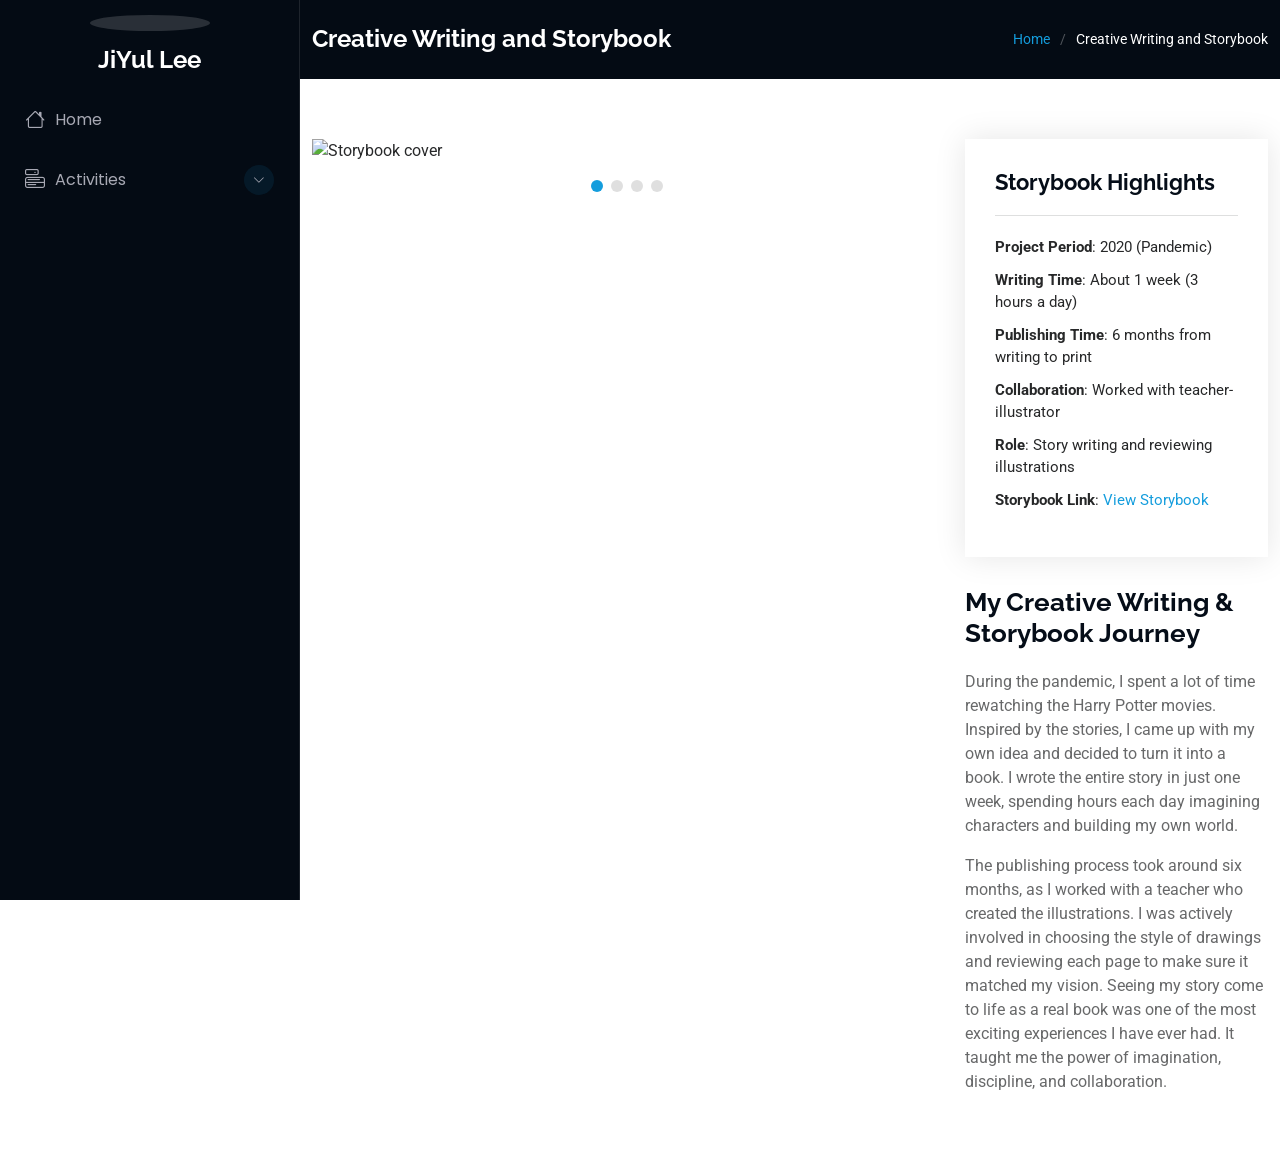
==== writing.html @ 5843abda "portfolio" ====
<!DOCTYPE html>
<html lang="en">
  <head>
    <meta charset="utf-8" />
    <meta content="width=device-width, initial-scale=1.0" name="viewport" />
    <title>Activities Details - JiYul Lee's Website</title>
    <meta content="" name="description" />
    <meta content="" name="keywords" />

    <!-- Favicons -->
    <link href="assets/img/favicon.png" rel="icon" />
    <link href="assets/img/apple-touch-icon.png" rel="apple-touch-icon" />

    <!-- Fonts -->
    <link href="https://fonts.googleapis.com" rel="preconnect" />
    <link href="https://fonts.gstatic.com" rel="preconnect" crossorigin />
    <link
      href="https://fonts.googleapis.com/css2?family=Roboto:ital,wght@0,100;0,300;0,400;0,500;0,700;0,900;1,100;1,300;1,400;1,500;1,700;1,900&family=Poppins:ital,wght@0,100;0,200;0,300;0,400;0,500;0,600;0,700;0,800;0,900;1,100;1,200;1,300;1,400;1,500;1,600;1,700;1,800;1,900&family=Raleway:ital,wght@0,100;0,200;0,300;0,400;0,500;0,600;0,700;0,800;0,900;1,100;1,200;1,300;1,400;1,500;1,600;1,700;1,800;1,900&display=swap"
      rel="stylesheet"
    />

    <!-- Vendor CSS Files -->
    <link
      href="assets/vendor/bootstrap/css/bootstrap.min.css"
      rel="stylesheet"
    />
    <link
      href="assets/vendor/bootstrap-icons/bootstrap-icons.css"
      rel="stylesheet"
    />
    <link href="assets/vendor/aos/aos.css" rel="stylesheet" />
    <link
      href="assets/vendor/glightbox/css/glightbox.min.css"
      rel="stylesheet"
    />
    <link href="assets/vendor/swiper/swiper-bundle.min.css" rel="stylesheet" />

    <!-- Main CSS File -->
    <link href="assets/css/main.css" rel="stylesheet" />

    <!-- =======================================================
  * Template Name: iPortfolio
  * Template URL: https://bootstrapmade.com/iportfolio-bootstrap-portfolio-websites-template/
  * Updated: Jun 29 2024 with Bootstrap v5.3.3
  * Author: BootstrapMade.com
  * License: https://bootstrapmade.com/license/
  ======================================================== -->
  </head>

  <body class="portfolio-details-page">
    <header id="header" class="header dark-background d-flex flex-column">
      <i class="header-toggle d-xl-none bi bi-list"></i>

      <div class="profile-img">
        <img
          src="assets/img/profile.jpeg"
          alt=""
          class="img-fluid rounded-circle"
        />
      </div>

      <a
        href="index.html"
        class="logo d-flex align-items-center justify-content-center"
      >
        <!-- Uncomment the line below if you also wish to use an image logo -->
        <!-- <img src="assets/img/logo.png" alt=""> -->
        <h1 class="sitename">JiYul Lee</h1>
      </a>

      <nav id="navmenu" class="navmenu">
        <ul>
          <li>
            <a href="index.html"><i class="bi bi-house navicon"></i>Home</a>
          </li>
          <li class="dropdown">
            <a href="#"
              ><i class="bi bi-menu-button navicon"></i>
              <span>Activities</span>
              <i class="bi bi-chevron-down toggle-dropdown"></i
            ></a>
            <ul>
              <li><a href="basketball.html">Basketball</a></li>
              <li><a href="science.html">Science and Math</a></li>
              <li><a href="writing.html">Creative Writing</a></li>
              <li><a href="music.html">Music and Piano</a></li>
              <li><a href="volunteer.html">Volunteer</a></li>
              <li><a href="adventure.html">Adventure and Experiences</a></li>
            </ul>
          </li>
        </ul>
      </nav>
    </header>

    <main class="main">
      <!-- Page Title -->
      <div class="page-title dark-background">
        <div
          class="container d-lg-flex justify-content-between align-items-center"
        >
          <h1 class="mb-2 mb-lg-0">Creative Writing and Storybook</h1>
          <nav class="breadcrumbs">
            <ol>
              <li><a href="index.html">Home</a></li>
              <li class="current">Creative Writing and Storybook</li>
            </ol>
          </nav>
        </div>
      </div>
      <!-- End Page Title -->

      <section id="portfolio-details" class="portfolio-details section">
        <div class="container" data-aos="fade-up" data-aos-delay="100">
          <div class="row gy-4">
            <!-- Left: Image Slider -->
            <div class="col-lg-8">
              <div class="portfolio-details-slider swiper init-swiper">
                <script type="application/json" class="swiper-config">
                  {
                    "loop": true,
                    "speed": 600,
                    "autoplay": { "delay": 5000 },
                    "slidesPerView": "auto",
                    "pagination": {
                      "el": ".swiper-pagination",
                      "type": "bullets",
                      "clickable": true
                    }
                  }
                </script>

                <div class="swiper-wrapper align-items-center">
                  <div class="swiper-slide">
                    <img
                      src="assets/img/EC/book/book1.jpg"
                      alt="Storybook cover"
                    />
                  </div>
                  <div class="swiper-slide">
                    <img
                      src="assets/img/EC/book/book2.jpg"
                      alt="Storybook cover"
                    />
                  </div>
                  <div class="swiper-slide">
                    <img
                      src="assets/img/EC/book/book3.jpg"
                      alt="Storybook cover"
                    />
                  </div>
                  <div class="swiper-slide">
                    <img
                      src="assets/img/EC/book/book4.jpg"
                      alt="Storybook cover"
                    />
                  </div>
                </div>
                <div class="swiper-pagination"></div>
              </div>
            </div>

            <!-- Right: Info + Description -->
            <div class="col-lg-4">
              <div
                class="portfolio-info"
                data-aos="fade-up"
                data-aos-delay="200"
              >
                <h3>Storybook Highlights</h3>
                <ul>
                  <li><strong>Project Period</strong>: 2020 (Pandemic)</li>
                  <li>
                    <strong>Writing Time</strong>: About 1 week (3 hours a day)
                  </li>
                  <li>
                    <strong>Publishing Time</strong>: 6 months from writing to
                    print
                  </li>
                  <li>
                    <strong>Collaboration</strong>: Worked with
                    teacher-illustrator
                  </li>
                  <li>
                    <strong>Role</strong>: Story writing and reviewing
                    illustrations
                  </li>
                  <li>
                    <strong>Storybook Link</strong>:
                    <a
                      href="https://search.shopping.naver.com/book/catalog/32455949711?cat_id=50005721&frm=PBOKPRO&query=how+the+sun+come+from+the+moon&NaPm=ct%3Dme6dt5h4%7Cci%3D135943d591e2e90a7f7f31498a1ec7572913c30c%7Ctr%3Dboknx%7Csn%3D95694%7Chk%3Dd29ca9c33312077b0e927efc5f3470a417a21d4d"
                      target="_blank"
                      >View Storybook</a
                    >
                  </li>
                </ul>
              </div>

              <div
                class="portfolio-description"
                data-aos="fade-up"
                data-aos-delay="300"
              >
                <h2>My Creative Writing & Storybook Journey</h2>
                <p>
                  During the pandemic, I spent a lot of time rewatching the
                  Harry Potter movies. Inspired by the stories, I came up with
                  my own idea and decided to turn it into a book. I wrote the
                  entire story in just one week, spending hours each day
                  imagining characters and building my own world.
                </p>
                <p>
                  The publishing process took around six months, as I worked
                  with a teacher who created the illustrations. I was actively
                  involved in choosing the style of drawings and reviewing each
                  page to make sure it matched my vision. Seeing my story come
                  to life as a real book was one of the most exciting
                  experiences I have ever had. It taught me the power of
                  imagination, discipline, and collaboration.
                </p>
              </div>
            </div>
          </div>
        </div>
      </section>
    </main>

    <!-- Scroll Top -->
    <a
      href="#"
      id="scroll-top"
      class="scroll-top d-flex align-items-center justify-content-center"
      ><i class="bi bi-arrow-up-short"></i
    ></a>

    <!-- Preloader -->
    <div id="preloader"></div>

    <!-- Vendor JS Files -->
    <script src="assets/vendor/bootstrap/js/bootstrap.bundle.min.js"></script>
    <script src="assets/vendor/php-email-form/validate.js"></script>
    <script src="assets/vendor/aos/aos.js"></script>
    <script src="assets/vendor/typed.js/typed.umd.js"></script>
    <script src="assets/vendor/purecounter/purecounter_vanilla.js"></script>
    <script src="assets/vendor/waypoints/noframework.waypoints.js"></script>
    <script src="assets/vendor/glightbox/js/glightbox.min.js"></script>
    <script src="assets/vendor/imagesloaded/imagesloaded.pkgd.min.js"></script>
    <script src="assets/vendor/isotope-layout/isotope.pkgd.min.js"></script>
    <script src="assets/vendor/swiper/swiper-bundle.min.js"></script>

    <!-- Main JS File -->
    <script src="assets/js/main.js"></script>
  </body>
</html>
---- assets/css/main.css ----
/**
* Template Name: iPortfolio
* Template URL: https://bootstrapmade.com/iportfolio-bootstrap-portfolio-websites-template/
* Updated: Jun 29 2024 with Bootstrap v5.3.3
* Author: BootstrapMade.com
* License: https://bootstrapmade.com/license/
*/

/*--------------------------------------------------------------
# Font & Color Variables
# Help: https://bootstrapmade.com/color-system/
--------------------------------------------------------------*/
/* Fonts */
:root {
  --default-font: "Roboto", system-ui, -apple-system, "Segoe UI", Roboto,
    "Helvetica Neue", Arial, "Noto Sans", "Liberation Sans", sans-serif,
    "Apple Color Emoji", "Segoe UI Emoji", "Segoe UI Symbol", "Noto Color Emoji";
  --heading-font: "Raleway", sans-serif;
  --nav-font: "Poppins", sans-serif;
}

/* Global Colors - The following color variables are used throughout the website. Updating them here will change the color scheme of the entire website */
:root {
  --background-color: #ffffff; /* Background color for the entire website, including individual sections */
  --default-color: #272829; /* Default color used for the majority of the text content across the entire website */
  --heading-color: #050d18; /* Color for headings, subheadings and title throughout the website */
  --accent-color: #149ddd; /* Accent color that represents your brand on the website. It's used for buttons, links, and other elements that need to stand out */
  --surface-color: #ffffff; /* The surface color is used as a background of boxed elements within sections, such as cards, icon boxes, or other elements that require a visual separation from the global background. */
  --contrast-color: #ffffff; /* Contrast color for text, ensuring readability against backgrounds of accent, heading, or default colors. */
}

/* Nav Menu Colors - The following color variables are used specifically for the navigation menu. They are separate from the global colors to allow for more customization options */
:root {
  --nav-color: #a8a9b4; /* The default color of the main navmenu links */
  --nav-hover-color: #ffffff; /* Applied to main navmenu links when they are hovered over or active */
  --nav-mobile-background-color: #040b14; /* Used as the background color for mobile navigation menu */
  --nav-dropdown-background-color: #040b14; /* Used as the background color for dropdown items that appear when hovering over primary navigation items */
  --nav-dropdown-color: #a8a9b4; /* Used for navigation links of the dropdown items in the navigation menu. */
  --nav-dropdown-hover-color: #ffffff; /* Similar to --nav-hover-color, this color is applied to dropdown navigation links when they are hovered over. */
}

/* Color Presets - These classes override global colors when applied to any section or element, providing reuse of the sam color scheme. */

.light-background {
  --background-color: #f4fafd;
  --surface-color: #ffffff;
}

.dark-background {
  --background-color: #040b14;
  --default-color: #ffffff;
  --heading-color: #ffffff;
  --surface-color: #151f2b;
  --contrast-color: #ffffff;
}

/* Smooth scroll */
:root {
  scroll-behavior: smooth;
}

/*--------------------------------------------------------------
# General Styling & Shared Classes
--------------------------------------------------------------*/
body {
  color: var(--default-color);
  background-color: var(--background-color);
  font-family: var(--default-font);
}

a {
  color: var(--accent-color);
  text-decoration: none;
  transition: 0.3s;
}

a:hover {
  color: color-mix(in srgb, var(--accent-color), transparent 25%);
  text-decoration: none;
}

h1,
h2,
h3,
h4,
h5,
h6 {
  color: var(--heading-color);
  font-family: var(--heading-font);
}

/* PHP Email Form Messages
------------------------------*/
.php-email-form .error-message {
  display: none;
  background: #df1529;
  color: #ffffff;
  text-align: left;
  padding: 15px;
  margin-bottom: 24px;
  font-weight: 600;
}

.php-email-form .sent-message {
  display: none;
  color: #ffffff;
  background: #059652;
  text-align: center;
  padding: 15px;
  margin-bottom: 24px;
  font-weight: 600;
}

.php-email-form .loading {
  display: none;
  background: var(--surface-color);
  text-align: center;
  padding: 15px;
  margin-bottom: 24px;
}

.php-email-form .loading:before {
  content: "";
  display: inline-block;
  border-radius: 50%;
  width: 24px;
  height: 24px;
  margin: 0 10px -6px 0;
  border: 3px solid var(--accent-color);
  border-top-color: var(--surface-color);
  animation: php-email-form-loading 1s linear infinite;
}

@keyframes php-email-form-loading {
  0% {
    transform: rotate(0deg);
  }

  100% {
    transform: rotate(360deg);
  }
}

/*--------------------------------------------------------------
# Global Header
--------------------------------------------------------------*/
.header {
  color: var(--default-color);
  background-color: var(--background-color);
  position: fixed;
  top: 0;
  left: 0;
  bottom: 0;
  padding: 0 15px;
  width: 300px;
  transition: all ease-in-out 0.3s;
  overflow-y: auto;
  z-index: 997;
  border-right: 1px solid
    color-mix(in srgb, var(--default-color), transparent 90%);
}

.header .profile-img img {
  margin: 15px auto;
  display: block;
  width: 120px;
  border: 8px solid color-mix(in srgb, var(--default-color), transparent 85%);
}

.header .logo {
  line-height: 1;
  margin-bottom: 15px;
}

.header .logo img {
  max-height: 32px;
  margin-right: 8px;
}

.header .logo h1 {
  font-size: 24px;
  margin: 0;
  font-weight: 700;
  color: var(--heading-color);
}

.header .social-links {
  margin: 0 0 20px 0;
}

.header .social-links a {
  font-size: 16px;
  display: inline-flex;
  align-items: center;
  justify-content: center;
  background: color-mix(in srgb, var(--default-color), transparent 90%);
  color: var(--default-color);
  margin: 0 2px;
  border-radius: 50%;
  text-align: center;
  width: 40px;
  height: 40px;
  transition: 0.3s;
}

.header .social-links a:hover {
  color: var(--contrast-color);
  background: var(--accent-color);
}

@media (min-width: 1200px) {
  .header ~ main,
  .header ~ #footer {
    margin-left: 300px;
  }
}

@media (max-width: 1199px) {
  .header {
    left: -100%;
  }
}

.header.header-show {
  left: 0;
}

.header .header-toggle {
  color: var(--contrast-color);
  background-color: var(--accent-color);
  font-size: 22px;
  display: flex;
  align-items: center;
  justify-content: center;
  width: 40px;
  height: 40px;
  border-radius: 50%;
  cursor: pointer;
  position: fixed;
  top: 15px;
  right: 15px;
  z-index: 9999;
  transition: background-color 0.3s;
}

.header .header-toggle:hover {
  color: var(--contrast-color);
  background-color: color-mix(in srgb, var(--accent-color) 90%, white 15%);
}

/*--------------------------------------------------------------
# Navigation Menu
--------------------------------------------------------------*/
.mobile-nav-toggle {
  display: none;
}

.navmenu {
  padding: 0;
  z-index: 9997;
}

.navmenu ul {
  list-style: none;
  padding: 0 0 20px 0;
  margin: 0;
}

.navmenu a,
.navmenu a:focus {
  color: var(--nav-color);
  padding: 15px 10px;
  font-family: var(--nav-font);
  font-size: 16px;
  font-weight: 400;
  display: flex;
  align-items: center;
  white-space: nowrap;
  transition: 0.3s;
  width: 100%;
}

.navmenu a .navicon,
.navmenu a:focus .navicon {
  font-size: 20px;
  margin-right: 10px;
}

.navmenu a .toggle-dropdown,
.navmenu a:focus .toggle-dropdown {
  font-size: 12px;
  line-height: 0;
  margin-left: auto;
  width: 30px;
  height: 30px;
  display: flex;
  align-items: center;
  justify-content: center;
  border-radius: 50%;
  transition: 0.3s;
  flex-shrink: 0;
  background-color: color-mix(in srgb, var(--accent-color), transparent 90%);
}

.navmenu a .toggle-dropdown:hover,
.navmenu a:focus .toggle-dropdown:hover {
  background-color: var(--accent-color);
  color: var(--contrast-color);
}

.navmenu a:hover,
.navmenu .active,
.navmenu .active:focus {
  color: var(--nav-hover-color);
}

.navmenu a:hover .navicon,
.navmenu .active .navicon,
.navmenu .active:focus .navicon {
  color: var(--accent-color);
}

.navmenu .active .toggle-dropdown,
.navmenu .active:focus .toggle-dropdown {
  background-color: var(--accent-color);
  color: var(--contrast-color);
  transform: rotate(180deg);
}

.navmenu .dropdown {
  display: block;
}

.navmenu .dropdown a,
.navmenu .dropdown a:focus {
  color: --nav-dropdown-color;
}

.navmenu .dropdown a:hover,
.navmenu .dropdown .active,
.navmenu .dropdown .active:focus {
  color: var(--nav-dropdown-hover-color);
}

.navmenu .dropdown ul {
  position: static;
  display: none;
  z-index: 99;
  padding: 5px 10px;
  margin: 5px 10px;
  background-color: var(--nav-dropdown-background-color);
  border: 1px solid color-mix(in srgb, var(--default-color), transparent 90%);
  box-shadow: none;
  transition: all 0.5s ease-in-out;
}

.navmenu .dropdown ul ul {
  background-color: rgba(33, 37, 41, 0.1);
}

.navmenu .dropdown > .dropdown-active {
  display: block;
  background-color: rgba(33, 37, 41, 0.03);
}

/*--------------------------------------------------------------
# Global Footer
--------------------------------------------------------------*/
.footer {
  color: var(--default-color);
  background-color: var(--background-color);
  font-size: 14px;
  padding: 40px 0;
  position: relative;
  border-top: 1px solid
    color-mix(in srgb, var(--default-color), transparent 90%);
}

.footer .copyright p {
  margin-bottom: 0;
}

.footer .credits {
  margin-top: 4px;
  font-size: 13px;
  text-align: center;
}

/*--------------------------------------------------------------
# Preloader
--------------------------------------------------------------*/
#preloader {
  position: fixed;
  inset: 0;
  z-index: 999999;
  overflow: hidden;
  background: var(--background-color);
  transition: all 0.6s ease-out;
}

#preloader:before {
  content: "";
  position: fixed;
  top: calc(50% - 30px);
  left: calc(50% - 30px);
  border: 6px solid #ffffff;
  border-color: var(--accent-color) transparent var(--accent-color) transparent;
  border-radius: 50%;
  width: 60px;
  height: 60px;
  animation: animate-preloader 1.5s linear infinite;
}

@keyframes animate-preloader {
  0% {
    transform: rotate(0deg);
  }

  100% {
    transform: rotate(360deg);
  }
}

/*--------------------------------------------------------------
# Scroll Top Button
--------------------------------------------------------------*/
.scroll-top {
  position: fixed;
  visibility: hidden;
  opacity: 0;
  right: 15px;
  bottom: -15px;
  z-index: 99999;
  background-color: var(--accent-color);
  width: 44px;
  height: 44px;
  border-radius: 50px;
  transition: all 0.4s;
}

.scroll-top i {
  font-size: 24px;
  color: var(--contrast-color);
  line-height: 0;
}

.scroll-top:hover {
  background-color: color-mix(in srgb, var(--accent-color), transparent 20%);
  color: var(--contrast-color);
}

.scroll-top.active {
  visibility: visible;
  opacity: 1;
  bottom: 15px;
}

/*--------------------------------------------------------------
# Disable aos animation delay on mobile devices
--------------------------------------------------------------*/
@media screen and (max-width: 768px) {
  [data-aos-delay] {
    transition-delay: 0 !important;
  }
}

/*--------------------------------------------------------------
# Global Page Titles & Breadcrumbs
--------------------------------------------------------------*/
.page-title {
  color: var(--default-color);
  background-color: var(--background-color);
  padding: 25px 0;
  position: relative;
}

.page-title h1 {
  font-size: 24px;
  font-weight: 700;
}

.page-title .breadcrumbs ol {
  display: flex;
  flex-wrap: wrap;
  list-style: none;
  padding: 0;
  margin: 0;
  font-size: 14px;
  font-weight: 400;
}

.page-title .breadcrumbs ol li + li {
  padding-left: 10px;
}

.page-title .breadcrumbs ol li + li::before {
  content: "/";
  display: inline-block;
  padding-right: 10px;
  color: color-mix(in srgb, var(--default-color), transparent 70%);
}

/*--------------------------------------------------------------
# Global Sections
--------------------------------------------------------------*/
section,
.section {
  color: var(--default-color);
  background-color: var(--background-color);
  padding: 60px 0;
  overflow: clip;
}

/*--------------------------------------------------------------
# Global Section Titles
--------------------------------------------------------------*/
.section-title {
  padding-bottom: 60px;
  position: relative;
}

.section-title h2 {
  font-size: 32px;
  font-weight: 700;
  margin-bottom: 20px;
  padding-bottom: 20px;
  position: relative;
}

.section-title h2:after {
  content: "";
  position: absolute;
  display: block;
  width: 50px;
  height: 3px;
  background: var(--accent-color);
  left: 0;
  bottom: 0;
}

.section-title p {
  margin-bottom: 0;
}

/*--------------------------------------------------------------
# Hero Section
--------------------------------------------------------------*/
.hero {
  width: 100%;
  min-height: 100vh;
  position: relative;
  padding: 80px 0;
  display: flex;
  align-items: center;
  justify-content: center;
}

.hero img {
  position: absolute;
  inset: 0;
  display: block;
  width: 100%;
  height: 100%;
  object-fit: cover;
  z-index: 1;
}

.hero:before {
  content: "";
  background: color-mix(in srgb, var(--background-color), transparent 70%);
  position: absolute;
  inset: 0;
  z-index: 2;
}

.hero .container {
  position: relative;
  z-index: 3;
}

.hero h2 {
  margin: 0;
  font-size: 64px;
  font-weight: 700;
}

.hero p {
  margin: 5px 0 0 0;
  font-size: 26px;
}

.hero p span {
  letter-spacing: 1px;
  border-bottom: 2px solid var(--accent-color);
}

.hero .social-links {
  margin-top: 25px;
}

.hero .social-links a {
  font-size: 24px;
  display: inline-block;
  color: color-mix(in srgb, var(--default-color), transparent 50%);
  line-height: 1;
  margin-right: 20px;
  transition: 0.3s;
}

.hero .social-links a:hover {
  color: var(--accent-color);
}

@media (max-width: 768px) {
  .hero h2 {
    font-size: 32px;
  }

  .hero p {
    font-size: 20px;
  }
}

/*--------------------------------------------------------------
# About Section
--------------------------------------------------------------*/
.about .content h2 {
  font-weight: 700;
  font-size: 24px;
}

.about .content ul {
  list-style: none;
  padding: 0;
}

.about .content ul li {
  margin-bottom: 20px;
  display: flex;
  align-items: center;
}

.about .content ul strong {
  margin-right: 10px;
}

.about .content ul i {
  font-size: 16px;
  margin-right: 5px;
  color: var(--accent-color);
  line-height: 0;
}

/*--------------------------------------------------------------
# Stats Section
--------------------------------------------------------------*/
.stats .stats-item {
  padding: 30px;
  width: 100%;
}

.stats .stats-item i {
  color: var(--accent-color);
  display: block;
  font-size: 44px;
  float: left;
  line-height: 0;
}

.stats .stats-item .purecounter {
  color: var(--heading-color);
  font-size: 48px;
  line-height: 40px;
  display: block;
  font-weight: 700;
  margin-left: 60px;
}

.stats .stats-item p {
  color: color-mix(in srgb, var(--default-color), transparent 40%);
  padding: 15px 0 0 0;
  margin: 0 0 0 60px;
  font-family: var(--heading-font);
  font-size: 14px;
}

/*--------------------------------------------------------------
# Skills Section
--------------------------------------------------------------*/
.skills .progress {
  height: 60px;
  display: block;
  background: none;
  border-radius: 0;
}

.skills .progress .skill {
  color: var(--heading-color);
  padding: 0;
  margin: 0 0 6px 0;
  text-transform: uppercase;
  display: block;
  font-weight: 600;
  font-family: var(--heading-font);
}

.skills .progress .skill .val {
  float: right;
  font-style: normal;
}

.skills .progress-bar-wrap {
  background: color-mix(in srgb, var(--default-color), transparent 90%);
  height: 10px;
}

.skills .progress-bar {
  width: 1px;
  height: 10px;
  transition: 0.9s;
  background-color: var(--accent-color);
}

/*--------------------------------------------------------------
# Resume Section
--------------------------------------------------------------*/
.resume .resume-title {
  color: var(--heading-color);
  font-size: 26px;
  font-weight: 700;
  margin-top: 20px;
  margin-bottom: 20px;
}

.resume .resume-item {
  padding: 0 0 20px 20px;
  margin-top: -2px;
  border-left: 2px solid var(--accent-color);
  position: relative;
}

.resume .resume-item h4 {
  line-height: 18px;
  font-size: 18px;
  font-weight: 600;
  text-transform: uppercase;
  color: color-mix(in srgb, var(--default-color), transparent 20%);
  margin-bottom: 10px;
}

.resume .resume-item h5 {
  font-size: 16px;
  padding: 5px 15px;
  display: inline-block;
  font-weight: 600;
  margin-bottom: 10px;
}

.resume .resume-item ul {
  padding-left: 20px;
}

.resume .resume-item ul li {
  padding-bottom: 10px;
}

.resume .resume-item:last-child {
  padding-bottom: 0;
}

.resume .resume-item::before {
  content: "";
  position: absolute;
  width: 16px;
  height: 16px;
  border-radius: 50px;
  left: -9px;
  top: 0;
  background: var(--background-color);
  border: 2px solid var(--accent-color);
}

/*--------------------------------------------------------------
# Portfolio Section
--------------------------------------------------------------*/
.portfolio .portfolio-filters {
  padding: 0;
  margin: 0 auto 20px auto;
  list-style: none;
  text-align: center;
}

.portfolio .portfolio-filters li {
  cursor: pointer;
  display: inline-block;
  padding: 0;
  font-size: 14px;
  font-weight: 400;
  margin: 0 10px;
  line-height: 1;
  text-transform: uppercase;
  margin-bottom: 10px;
  transition: all 0.3s ease-in-out;
}

.portfolio .portfolio-filters li:hover,
.portfolio .portfolio-filters li.filter-active {
  color: var(--accent-color);
}

.portfolio .portfolio-filters li:first-child {
  margin-left: 0;
}

.portfolio .portfolio-filters li:last-child {
  margin-right: 0;
}

@media (max-width: 575px) {
  .portfolio .portfolio-filters li {
    font-size: 14px;
    margin: 0 5px;
  }
}

.portfolio .portfolio-content {
  position: relative;
  overflow: hidden;
}

.portfolio .portfolio-content img {
  transition: 0.3s;
}

.portfolio .portfolio-content .portfolio-info {
  opacity: 0;
  position: absolute;
  inset: 0;
  z-index: 3;
  transition: all ease-in-out 0.3s;
  background: rgba(0, 0, 0, 0.6);
  padding: 15px;
}

.portfolio .portfolio-content .portfolio-info h4 {
  font-size: 14px;
  padding: 5px 10px;
  font-weight: 400;
  color: #ffffff;
  display: inline-block;
  background-color: var(--accent-color);
}

.portfolio .portfolio-content .portfolio-info p {
  position: absolute;
  bottom: 10px;
  text-align: center;
  display: inline-block;
  left: 0;
  right: 0;
  font-size: 16px;
  font-weight: 600;
  color: rgba(255, 255, 255, 0.8);
}

.portfolio .portfolio-content .portfolio-info .preview-link,
.portfolio .portfolio-content .portfolio-info .details-link {
  position: absolute;
  left: calc(50% - 40px);
  font-size: 26px;
  top: calc(50% - 14px);
  color: #fff;
  transition: 0.3s;
  line-height: 1.2;
}

.portfolio .portfolio-content .portfolio-info .preview-link:hover,
.portfolio .portfolio-content .portfolio-info .details-link:hover {
  color: var(--accent-color);
}

.portfolio .portfolio-content .portfolio-info .details-link {
  left: 50%;
  font-size: 34px;
  line-height: 0;
}

.portfolio .portfolio-content:hover .portfolio-info {
  opacity: 1;
}

.portfolio .portfolio-content:hover img {
  transform: scale(1.1);
}

/*--------------------------------------------------------------
# Services Section
--------------------------------------------------------------*/
.services .service-item {
  position: relative;
}

.services .service-item .icon {
  background: var(--accent-color);
  display: flex;
  align-items: center;
  justify-content: center;
  width: 54px;
  height: 54px;
  border-radius: 50%;
  transition: 0.5s;
  border: 1px solid var(--accent-color);
  margin-right: 20px;
}

.services .service-item .icon i {
  color: var(--contrast-color);
  font-size: 24px;
  line-height: 0;
}

.services .service-item:hover .icon {
  background: var(--surface-color);
}

.services .service-item:hover .icon i {
  color: var(--accent-color);
}

.services .service-item .title {
  font-weight: 700;
  margin-bottom: 15px;
  font-size: 18px;
}

.services .service-item .title a {
  color: var(--heading-color);
}

.services .service-item .title a:hover {
  color: var(--accent-color);
}

.services .service-item .description {
  line-height: 24px;
  font-size: 14px;
}

/*--------------------------------------------------------------
# Testimonials Section
--------------------------------------------------------------*/
.testimonials .testimonials-carousel,
.testimonials .testimonials-slider {
  overflow: hidden;
}

.testimonials .testimonial-item {
  box-sizing: content-box;
  text-align: center;
  min-height: 320px;
}

.testimonials .testimonial-item .testimonial-img {
  width: 90px;
  border-radius: 50%;
  margin: 0 auto;
}

.testimonials .testimonial-item h3 {
  font-size: 18px;
  font-weight: bold;
  margin: 10px 0 5px 0;
}

.testimonials .testimonial-item h4 {
  font-size: 14px;
  color: color-mix(in srgb, var(--default-color), transparent 20%);
  margin: 0;
}

.testimonials .testimonial-item .quote-icon-left,
.testimonials .testimonial-item .quote-icon-right {
  color: color-mix(in srgb, var(--accent-color), transparent 40%);
  font-size: 26px;
  line-height: 0;
}

.testimonials .testimonial-item .quote-icon-left {
  display: inline-block;
  left: -5px;
  position: relative;
}

.testimonials .testimonial-item .quote-icon-right {
  display: inline-block;
  right: -5px;
  position: relative;
  top: 10px;
  transform: scale(-1, -1);
}

.testimonials .testimonial-item p {
  font-style: italic;
  margin: 0 15px 15px 15px;
  padding: 20px;
  background-color: var(--surface-color);
  position: relative;
  margin-bottom: 35px;
  border-radius: 6px;
  box-shadow: 0px 2px 15px rgba(0, 0, 0, 0.1);
}

.testimonials .testimonial-item p::after {
  content: "";
  width: 0;
  height: 0;
  border-top: 20px solid var(--surface-color);
  border-right: 20px solid transparent;
  border-left: 20px solid transparent;
  position: absolute;
  bottom: -20px;
  left: calc(50% - 20px);
}

.testimonials .swiper-wrapper {
  height: auto;
}

.testimonials .swiper-pagination {
  margin-top: 40px;
  position: relative;
}

.testimonials .swiper-pagination .swiper-pagination-bullet {
  width: 12px;
  height: 12px;
  background-color: var(--background-color);
  opacity: 1;
  border: 1px solid var(--accent-color);
}

.testimonials .swiper-pagination .swiper-pagination-bullet-active {
  background-color: var(--accent-color);
}

/*--------------------------------------------------------------
# Contact Section
--------------------------------------------------------------*/
.contact .info-wrap {
  background-color: var(--surface-color);
  box-shadow: 0px 0px 20px rgba(0, 0, 0, 0.1);
  padding: 30px;
}

@media (max-width: 575px) {
  .contact .info-wrap {
    padding: 20px;
  }
}

.contact .info-item {
  margin-bottom: 40px;
}

.contact .info-item i {
  font-size: 20px;
  color: var(--accent-color);
  background: color-mix(in srgb, var(--accent-color), transparent 92%);
  width: 44px;
  height: 44px;
  display: flex;
  justify-content: center;
  align-items: center;
  border-radius: 50px;
  transition: all 0.3s ease-in-out;
  margin-right: 15px;
}

.contact .info-item h3 {
  padding: 0;
  font-size: 18px;
  font-weight: 700;
  margin-bottom: 5px;
}

.contact .info-item p {
  padding: 0;
  margin-bottom: 0;
  font-size: 14px;
}

.contact .info-item:hover i {
  background: var(--accent-color);
  color: var(--contrast-color);
}

.contact .php-email-form {
  background-color: var(--surface-color);
  height: 100%;
  padding: 30px;
  box-shadow: 0px 0px 20px rgba(0, 0, 0, 0.1);
}

@media (max-width: 575px) {
  .contact .php-email-form {
    padding: 20px;
  }
}

.contact .php-email-form input[type="text"],
.contact .php-email-form input[type="email"],
.contact .php-email-form textarea {
  font-size: 14px;
  padding: 10px 15px;
  box-shadow: none;
  border-radius: 0;
  color: var(--default-color);
  background-color: var(--surface-color);
  border-color: color-mix(in srgb, var(--default-color), transparent 80%);
}

.contact .php-email-form input[type="text"]:focus,
.contact .php-email-form input[type="email"]:focus,
.contact .php-email-form textarea:focus {
  border-color: var(--accent-color);
}

.contact .php-email-form input[type="text"]::placeholder,
.contact .php-email-form input[type="email"]::placeholder,
.contact .php-email-form textarea::placeholder {
  color: color-mix(in srgb, var(--default-color), transparent 70%);
}

.contact .php-email-form button[type="submit"] {
  color: var(--contrast-color);
  background: var(--accent-color);
  border: 0;
  padding: 10px 30px;
  transition: 0.4s;
  border-radius: 50px;
}

.contact .php-email-form button[type="submit"]:hover {
  background: color-mix(in srgb, var(--accent-color), transparent 25%);
}

/*--------------------------------------------------------------
# Portfolio Details Section
--------------------------------------------------------------*/
.portfolio-details .portfolio-details-slider img {
  width: 100%;
  max-height: 800px; /* adjust this to the height you want */
  object-fit: contain; /* keeps proportions */
  display: block;
  margin: 0 auto; /* center the image */
}

.portfolio-details .portfolio-details-slider .swiper-pagination {
  margin-top: 20px;
  position: relative;
}

.portfolio-details
  .portfolio-details-slider
  .swiper-pagination
  .swiper-pagination-bullet {
  width: 12px;
  height: 12px;
  background-color: color-mix(in srgb, var(--default-color), transparent 85%);
  opacity: 1;
}

.portfolio-details
  .portfolio-details-slider
  .swiper-pagination
  .swiper-pagination-bullet-active {
  background-color: var(--accent-color);
}

.portfolio-details .portfolio-info {
  padding: 30px;
  box-shadow: 0px 0 30px rgba(0, 0, 0, 0.1);
}

.portfolio-details .portfolio-info h3 {
  font-size: 22px;
  font-weight: 700;
  margin-bottom: 20px;
  padding-bottom: 20px;
  border-bottom: 1px solid
    color-mix(in srgb, var(--default-color), transparent 85%);
}

.portfolio-details .portfolio-info ul {
  list-style: none;
  padding: 0;
  font-size: 15px;
}

.portfolio-details .portfolio-info ul li + li {
  margin-top: 10px;
}

.portfolio-details .portfolio-description {
  padding-top: 30px;
}

.portfolio-details .portfolio-description h2 {
  font-size: 26px;
  font-weight: 700;
  margin-bottom: 20px;
}

.portfolio-details .portfolio-description p {
  padding: 0;
  color: color-mix(in srgb, var(--default-color), transparent 30%);
}

/*--------------------------------------------------------------
# Service Details Section
--------------------------------------------------------------*/
.service-details .services-list {
  padding: 10px 30px;
  border: 1px solid color-mix(in srgb, var(--default-color), transparent 90%);
  margin-bottom: 20px;
}

.service-details .services-list a {
  display: block;
  line-height: 1;
  padding: 8px 0 8px 15px;
  border-left: 3px solid
    color-mix(in srgb, var(--default-color), transparent 70%);
  margin: 20px 0;
  color: color-mix(in srgb, var(--default-color), transparent 20%);
  transition: 0.3s;
}

.service-details .services-list a.active {
  color: var(--heading-color);
  font-weight: 700;
  border-color: var(--accent-color);
}

.service-details .services-list a:hover {
  border-color: var(--accent-color);
}

.service-details .services-img {
  margin-bottom: 20px;
}

.service-details h3 {
  font-size: 26px;
  font-weight: 700;
}

.service-details h4 {
  font-size: 20px;
  font-weight: 700;
}

.service-details p {
  font-size: 15px;
}

.service-details ul {
  list-style: none;
  padding: 0;
  font-size: 15px;
}

.service-details ul li {
  padding: 5px 0;
  display: flex;
  align-items: center;
}

.service-details ul i {
  font-size: 20px;
  margin-right: 8px;
  color: var(--accent-color);
}

/*--------------------------------------------------------------
# Starter Section Section
--------------------------------------------------------------*/
.starter-section {
  /* Add your styles here */
}

/* New Time Line

/* --- Custom Timeline Styles (Add to main.css) --- */

.timeline-container {
  position: relative;
  padding: 20px 0;
}

/* The Vertical Center Line */
.timeline-container::before {
  content: "";
  position: absolute;
  top: 0;
  bottom: 0;
  left: 41.66%; /* <--- NEW: Shifts the line to the left */
  width: 2px;
  background-color: #eef0f2;
  transform: translateX(-50%);
  z-index: 0;
}

/* The Rows (Items) */
.timeline-row {
  position: relative;
  margin-bottom: 60px; /* Space between items */
  z-index: 1;
}

/* The Icon Circle */
.timeline-icon-box {
  width: 60px;
  height: 60px;
  background: var(--accent-color); /* Uses your website's Main Blue (#149ddd) */
  color: #fff;
  border-radius: 50%;
  display: flex;
  align-items: center;
  justify-content: center;
  margin: 0 auto;
  border: 4px solid #fff; /* White ring to separate from the line */
  box-shadow: 0 0 0 2px #eef0f2; /* Small outer border to match line */
  font-size: 24px;
}

/* Left Column (Title & Date) */
.timeline-left {
  text-align: right;
  padding-right: 40px;
}

.timeline-left h4 {
  font-weight: 700;
  color: var(--heading-color);
  margin-bottom: 5px;
}

.timeline-left .date {
  font-size: 14px;
  color: #999;
  font-weight: 600;
}

/* Right Column (Description) */
.timeline-right {
  text-align: left;
  padding-left: 40px;
}

.timeline-right h4 {
  font-size: 20px;
  font-weight: 700;
  color: var(--heading-color);
  margin-bottom: 10px;
}

.timeline-right p,
.timeline-right ul {
  font-size: 16px;
  color: var(--default-color);
}
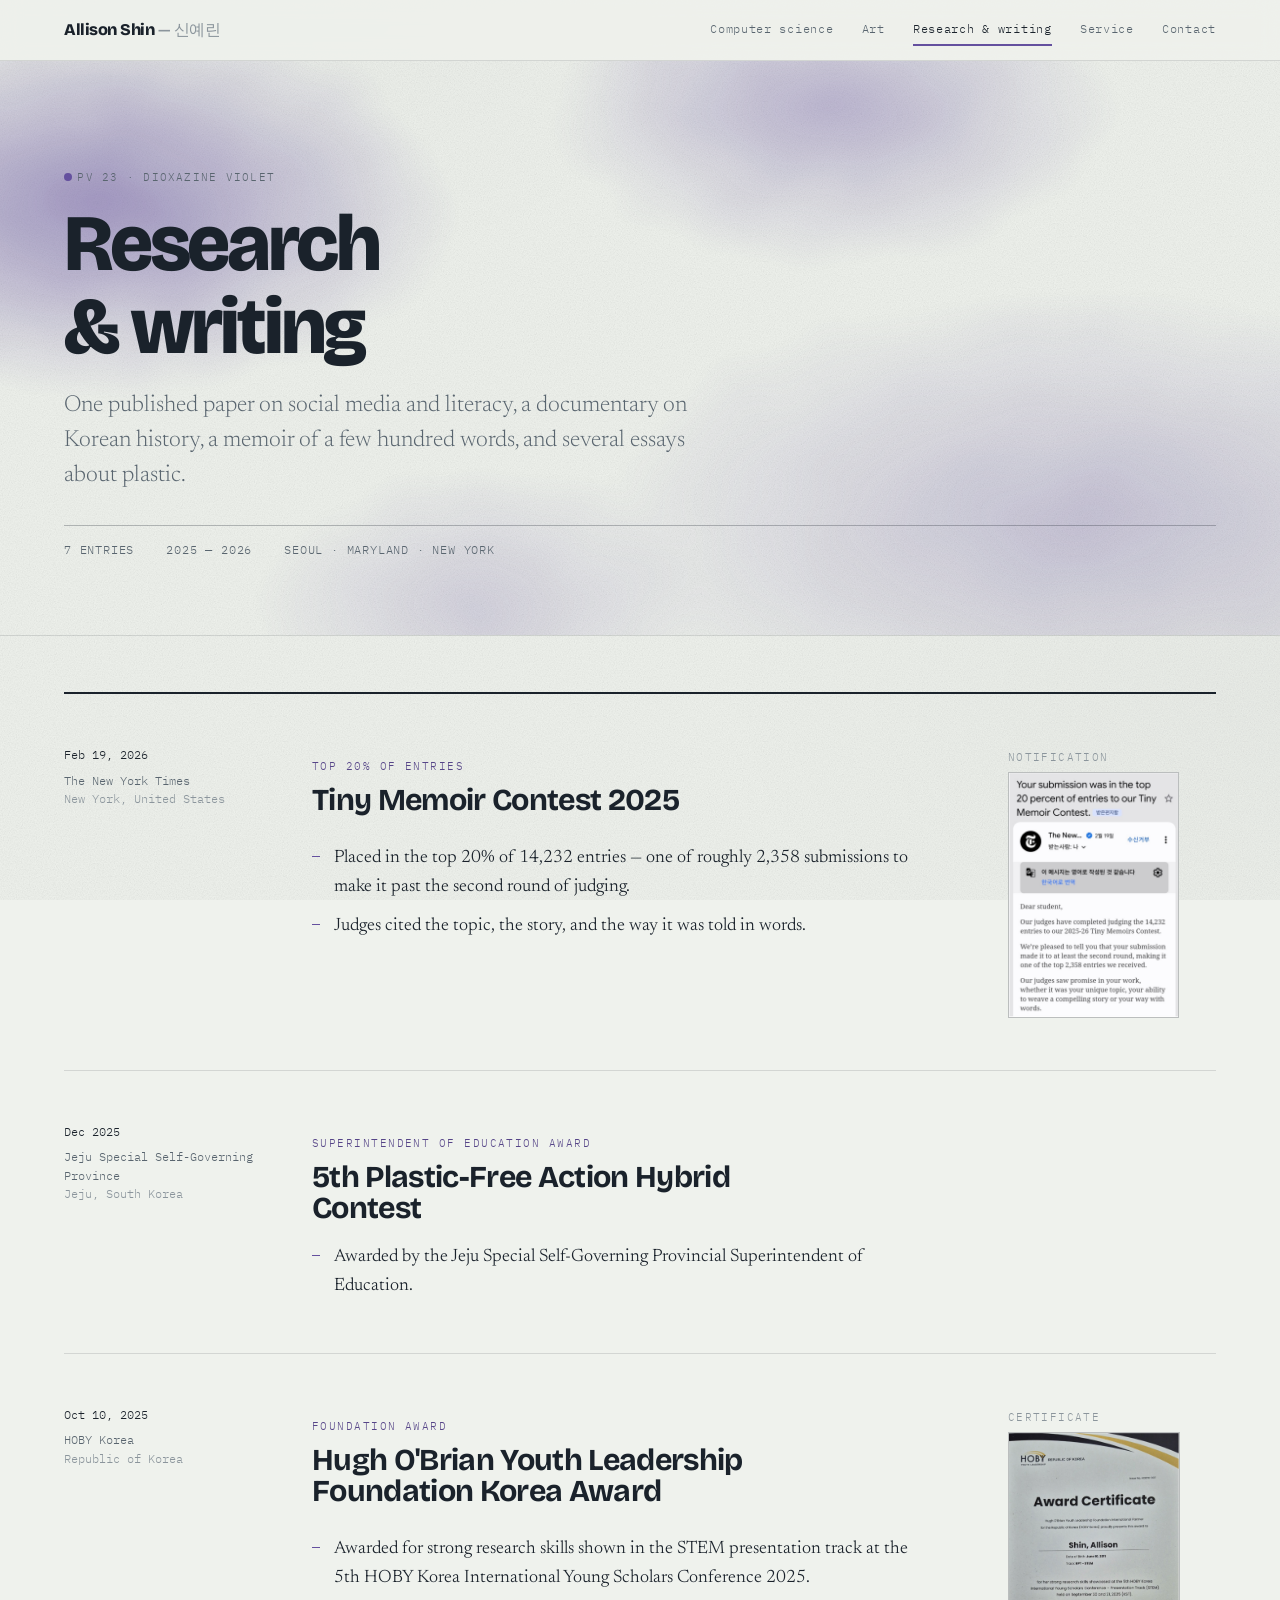
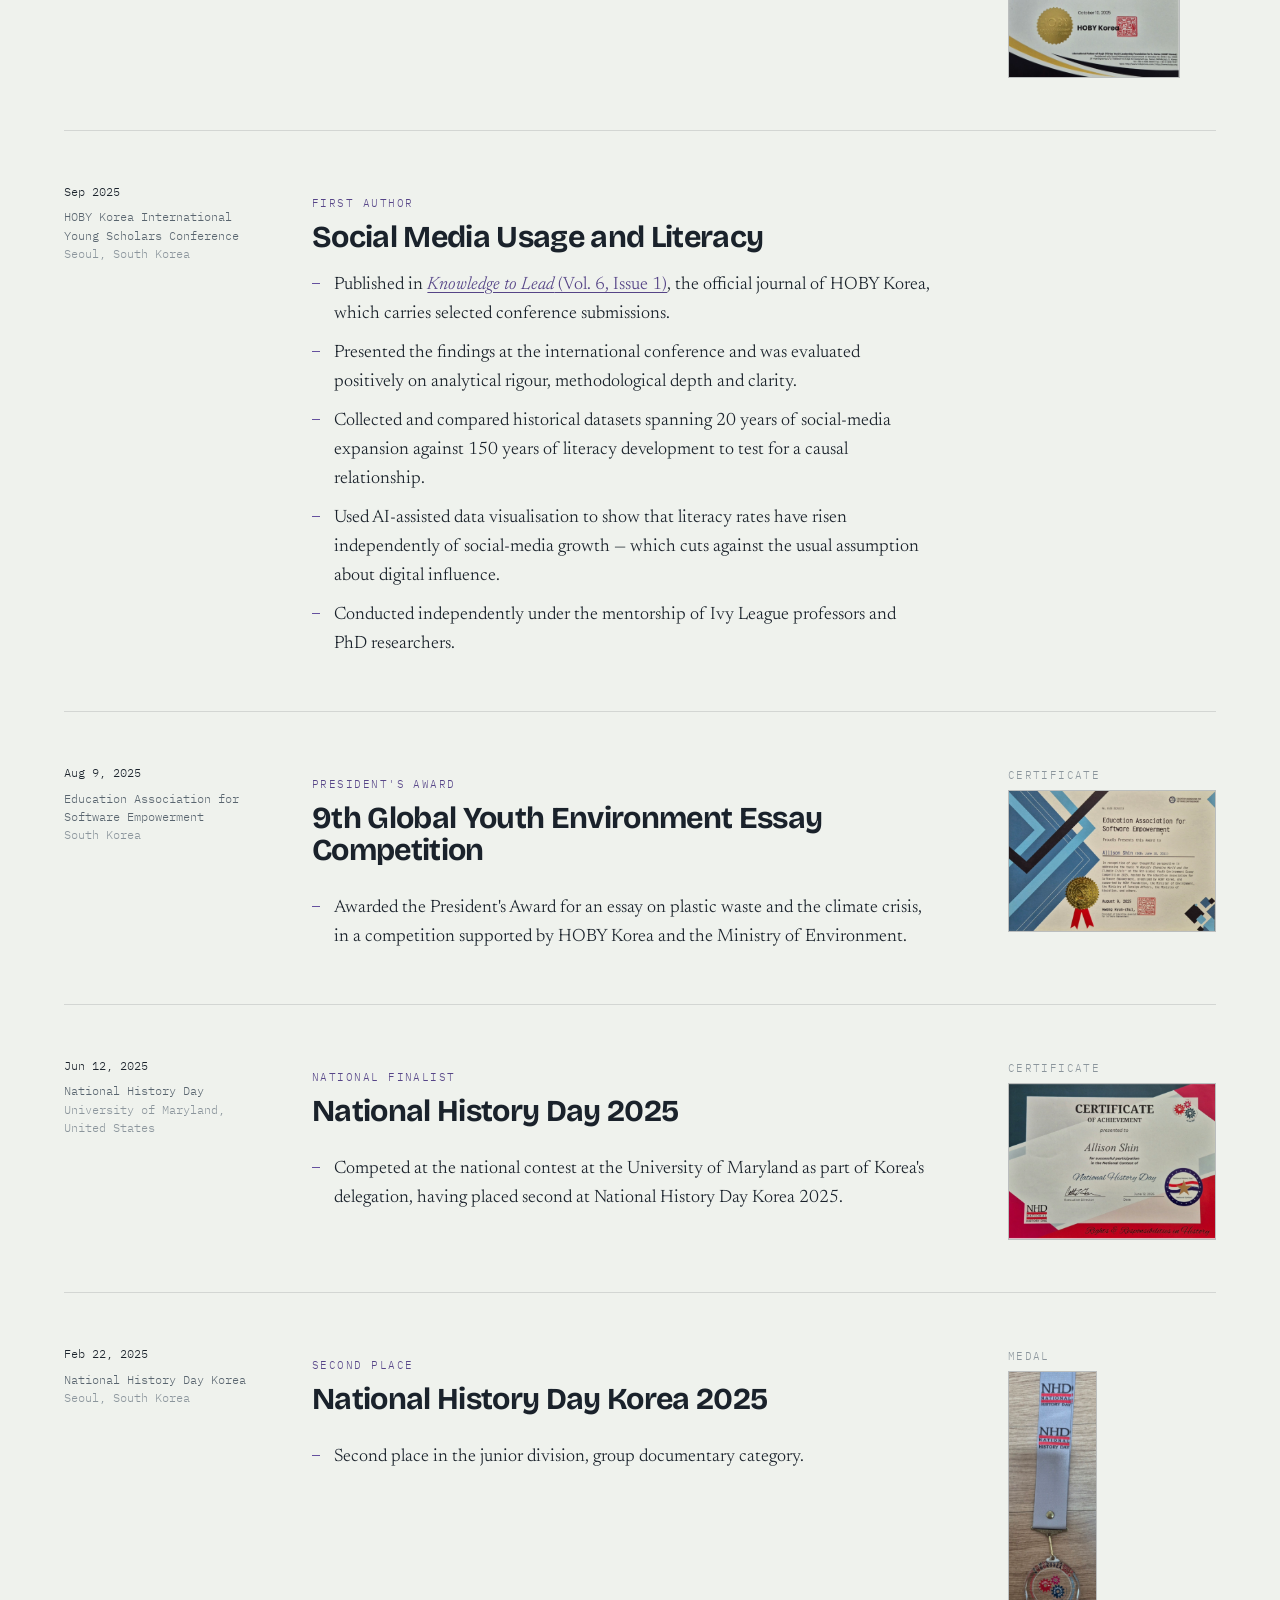
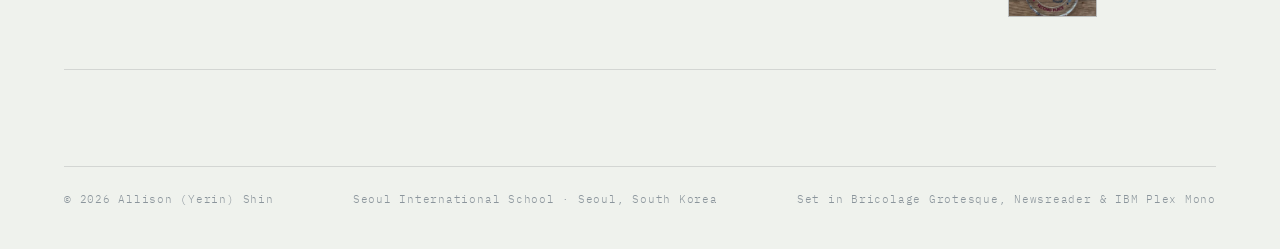
==== commit bb73aa1b: "Rebuild portfolio as a hand-written static site Replace the Bootstrap/AOS template with plain HTML, " ====
--- a/writing.html
+++ b/writing.html
@@ -1,253 +1,227 @@
 <!DOCTYPE html>
 <html lang="en">
-  <head>
-    <meta charset="utf-8" />
-    <meta content="width=device-width, initial-scale=1.0" name="viewport" />
-    <title>Activities Details - JiYul Lee's Website</title>
-    <meta content="" name="description" />
-    <meta content="" name="keywords" />
-
-    <!-- Favicons -->
-    <link href="assets/img/favicon.png" rel="icon" />
-    <link href="assets/img/apple-touch-icon.png" rel="apple-touch-icon" />
-
-    <!-- Fonts -->
-    <link href="https://fonts.googleapis.com" rel="preconnect" />
-    <link href="https://fonts.gstatic.com" rel="preconnect" crossorigin />
-    <link
-      href="https://fonts.googleapis.com/css2?family=Roboto:ital,wght@0,100;0,300;0,400;0,500;0,700;0,900;1,100;1,300;1,400;1,500;1,700;1,900&family=Poppins:ital,wght@0,100;0,200;0,300;0,400;0,500;0,600;0,700;0,800;0,900;1,100;1,200;1,300;1,400;1,500;1,600;1,700;1,800;1,900&family=Raleway:ital,wght@0,100;0,200;0,300;0,400;0,500;0,600;0,700;0,800;0,900;1,100;1,200;1,300;1,400;1,500;1,600;1,700;1,800;1,900&display=swap"
-      rel="stylesheet"
-    />
-
-    <!-- Vendor CSS Files -->
-    <link
-      href="assets/vendor/bootstrap/css/bootstrap.min.css"
-      rel="stylesheet"
-    />
-    <link
-      href="assets/vendor/bootstrap-icons/bootstrap-icons.css"
-      rel="stylesheet"
-    />
-    <link href="assets/vendor/aos/aos.css" rel="stylesheet" />
-    <link
-      href="assets/vendor/glightbox/css/glightbox.min.css"
-      rel="stylesheet"
-    />
-    <link href="assets/vendor/swiper/swiper-bundle.min.css" rel="stylesheet" />
-
-    <!-- Main CSS File -->
-    <link href="assets/css/main.css" rel="stylesheet" />
-
-    <!-- =======================================================
-  * Template Name: iPortfolio
-  * Template URL: https://bootstrapmade.com/iportfolio-bootstrap-portfolio-websites-template/
-  * Updated: Jun 29 2024 with Bootstrap v5.3.3
-  * Author: BootstrapMade.com
-  * License: https://bootstrapmade.com/license/
-  ======================================================== -->
-  </head>
-
-  <body class="portfolio-details-page">
-    <header id="header" class="header dark-background d-flex flex-column">
-      <i class="header-toggle d-xl-none bi bi-list"></i>
-
-      <div class="profile-img">
-        <img
-          src="assets/img/profile.jpeg"
-          alt=""
-          class="img-fluid rounded-circle"
-        />
-      </div>
-
-      <a
-        href="index.html"
-        class="logo d-flex align-items-center justify-content-center"
-      >
-        <!-- Uncomment the line below if you also wish to use an image logo -->
-        <!-- <img src="assets/img/logo.png" alt=""> -->
-        <h1 class="sitename">JiYul Lee</h1>
-      </a>
-
-      <nav id="navmenu" class="navmenu">
-        <ul>
-          <li>
-            <a href="index.html"><i class="bi bi-house navicon"></i>Home</a>
-          </li>
-          <li class="dropdown">
-            <a href="#"
-              ><i class="bi bi-menu-button navicon"></i>
-              <span>Activities</span>
-              <i class="bi bi-chevron-down toggle-dropdown"></i
-            ></a>
-            <ul>
-              <li><a href="basketball.html">Basketball</a></li>
-              <li><a href="science.html">Science and Math</a></li>
-              <li><a href="writing.html">Creative Writing</a></li>
-              <li><a href="music.html">Music and Piano</a></li>
-              <li><a href="volunteer.html">Volunteer</a></li>
-              <li><a href="adventure.html">Adventure and Experiences</a></li>
-            </ul>
-          </li>
-        </ul>
-      </nav>
-    </header>
-
-    <main class="main">
-      <!-- Page Title -->
-      <div class="page-title dark-background">
-        <div
-          class="container d-lg-flex justify-content-between align-items-center"
-        >
-          <h1 class="mb-2 mb-lg-0">Creative Writing and Storybook</h1>
-          <nav class="breadcrumbs">
-            <ol>
-              <li><a href="index.html">Home</a></li>
-              <li class="current">Creative Writing and Storybook</li>
-            </ol>
-          </nav>
-        </div>
-      </div>
-      <!-- End Page Title -->
-
-      <section id="portfolio-details" class="portfolio-details section">
-        <div class="container" data-aos="fade-up" data-aos-delay="100">
-          <div class="row gy-4">
-            <!-- Left: Image Slider -->
-            <div class="col-lg-8">
-              <div class="portfolio-details-slider swiper init-swiper">
-                <script type="application/json" class="swiper-config">
-                  {
-                    "loop": true,
-                    "speed": 600,
-                    "autoplay": { "delay": 5000 },
-                    "slidesPerView": "auto",
-                    "pagination": {
-                      "el": ".swiper-pagination",
-                      "type": "bullets",
-                      "clickable": true
-                    }
-                  }
-                </script>
-
-                <div class="swiper-wrapper align-items-center">
-                  <div class="swiper-slide">
-                    <img
-                      src="assets/img/EC/book/book1.jpg"
-                      alt="Storybook cover"
-                    />
-                  </div>
-                  <div class="swiper-slide">
-                    <img
-                      src="assets/img/EC/book/book2.jpg"
-                      alt="Storybook cover"
-                    />
-                  </div>
-                  <div class="swiper-slide">
-                    <img
-                      src="assets/img/EC/book/book3.jpg"
-                      alt="Storybook cover"
-                    />
-                  </div>
-                  <div class="swiper-slide">
-                    <img
-                      src="assets/img/EC/book/book4.jpg"
-                      alt="Storybook cover"
-                    />
-                  </div>
-                </div>
-                <div class="swiper-pagination"></div>
-              </div>
-            </div>
-
-            <!-- Right: Info + Description -->
-            <div class="col-lg-4">
-              <div
-                class="portfolio-info"
-                data-aos="fade-up"
-                data-aos-delay="200"
-              >
-                <h3>Storybook Highlights</h3>
-                <ul>
-                  <li><strong>Project Period</strong>: 2020 (Pandemic)</li>
-                  <li>
-                    <strong>Writing Time</strong>: About 1 week (3 hours a day)
-                  </li>
-                  <li>
-                    <strong>Publishing Time</strong>: 6 months from writing to
-                    print
-                  </li>
-                  <li>
-                    <strong>Collaboration</strong>: Worked with
-                    teacher-illustrator
-                  </li>
-                  <li>
-                    <strong>Role</strong>: Story writing and reviewing
-                    illustrations
-                  </li>
-                  <li>
-                    <strong>Storybook Link</strong>:
-                    <a
-                      href="https://search.shopping.naver.com/book/catalog/32455949711?cat_id=50005721&frm=PBOKPRO&query=how+the+sun+come+from+the+moon&NaPm=ct%3Dme6dt5h4%7Cci%3D135943d591e2e90a7f7f31498a1ec7572913c30c%7Ctr%3Dboknx%7Csn%3D95694%7Chk%3Dd29ca9c33312077b0e927efc5f3470a417a21d4d"
-                      target="_blank"
-                      >View Storybook</a
-                    >
-                  </li>
-                </ul>
-              </div>
-
-              <div
-                class="portfolio-description"
-                data-aos="fade-up"
-                data-aos-delay="300"
-              >
-                <h2>My Creative Writing & Storybook Journey</h2>
-                <p>
-                  During the pandemic, I spent a lot of time rewatching the
-                  Harry Potter movies. Inspired by the stories, I came up with
-                  my own idea and decided to turn it into a book. I wrote the
-                  entire story in just one week, spending hours each day
-                  imagining characters and building my own world.
-                </p>
-                <p>
-                  The publishing process took around six months, as I worked
-                  with a teacher who created the illustrations. I was actively
-                  involved in choosing the style of drawings and reviewing each
-                  page to make sure it matched my vision. Seeing my story come
-                  to life as a real book was one of the most exciting
-                  experiences I have ever had. It taught me the power of
-                  imagination, discipline, and collaboration.
-                </p>
-              </div>
-            </div>
-          </div>
-        </div>
-      </section>
-    </main>
-
-    <!-- Scroll Top -->
-    <a
-      href="#"
-      id="scroll-top"
-      class="scroll-top d-flex align-items-center justify-content-center"
-      ><i class="bi bi-arrow-up-short"></i
-    ></a>
-
-    <!-- Preloader -->
-    <div id="preloader"></div>
-
-    <!-- Vendor JS Files -->
-    <script src="assets/vendor/bootstrap/js/bootstrap.bundle.min.js"></script>
-    <script src="assets/vendor/php-email-form/validate.js"></script>
-    <script src="assets/vendor/aos/aos.js"></script>
-    <script src="assets/vendor/typed.js/typed.umd.js"></script>
-    <script src="assets/vendor/purecounter/purecounter_vanilla.js"></script>
-    <script src="assets/vendor/waypoints/noframework.waypoints.js"></script>
-    <script src="assets/vendor/glightbox/js/glightbox.min.js"></script>
-    <script src="assets/vendor/imagesloaded/imagesloaded.pkgd.min.js"></script>
-    <script src="assets/vendor/isotope-layout/isotope.pkgd.min.js"></script>
-    <script src="assets/vendor/swiper/swiper-bundle.min.js"></script>
-
-    <!-- Main JS File -->
-    <script src="assets/js/main.js"></script>
-  </body>
+<head>
+<meta charset="utf-8">
+<meta name="viewport" content="width=device-width, initial-scale=1">
+<title>Research &amp; writing — Allison (Yerin) Shin</title>
+<meta name="description" content="A published research paper on social media and literacy, the New York Times Tiny Memoir Contest, National History Day, and essay competition awards.">
+<meta name="author" content="Allison (Yerin) Shin">
+<meta property="og:type" content="website">
+<meta property="og:title" content="Research & writing — Allison (Yerin) Shin">
+<meta property="og:description" content="A published paper on social media and literacy, the NYT Tiny Memoir Contest, and National History Day.">
+<meta name="theme-color" content="#eff2ed">
+<link rel="icon" href="favicon.svg" type="image/svg+xml">
+<link rel="preconnect" href="https://fonts.googleapis.com">
+<link rel="preconnect" href="https://fonts.gstatic.com" crossorigin>
+<link href="https://fonts.googleapis.com/css2?family=Bricolage+Grotesque:opsz,wdth,wght@12..96,75..100,200..800&family=IBM+Plex+Mono:wght@400;500&family=Newsreader:opsz,wght@6..72,200..600&display=swap" rel="stylesheet">
+<link rel="stylesheet" href="assets/css/style.css">
+</head>
+<body data-pigment="writing">
+
+<!-- SVG filter: gives every pigment field a soft, irregular watercolour edge -->
+<svg width="0" height="0" aria-hidden="true" focusable="false" style="position:absolute">
+  <filter id="bleed" x="-20%" y="-20%" width="140%" height="140%" color-interpolation-filters="sRGB">
+    <feTurbulence type="fractalNoise" baseFrequency="0.013 0.019" numOctaves="4" seed="7" result="noise"/>
+    <feDisplacementMap in="SourceGraphic" in2="noise" scale="46" xChannelSelector="R" yChannelSelector="G"/>
+  </filter>
+</svg>
+
+<a class="skip" href="#main">Skip to content</a>
+
+<header class="masthead">
+  <div class="shell masthead__inner">
+    <a class="wordmark" href="index.html">Allison Shin <span>— 신예린</span></a>
+    <nav class="nav" aria-label="Sections">
+      <a href="computer-science.html">Computer&nbsp;science</a>
+      <a href="art.html">Art</a>
+      <a href="writing.html">Research&nbsp;&amp;&nbsp;writing</a>
+      <a href="service.html">Service</a>
+      <a href="index.html#contact">Contact</a>
+    </nav>
+  </div>
+</header>
+
+<main id="main">
+
+  <section class="page-head">
+    <div class="wash"></div>
+    <div class="shell page-head__inner">
+      <p class="pigment-tag">PV 23 · Dioxazine violet</p>
+      <h1>Research<br>&amp; writing</h1>
+      <p class="lede">One published paper on social media and literacy, a documentary on Korean
+      history, a memoir of a few hundred words, and several essays about plastic.</p>
+      <p class="page-head__meta">
+        <span>7 entries</span>
+        <span>2025 — 2026</span>
+        <span>Seoul · Maryland · New York</span>
+      </p>
+    </div>
+  </section>
+
+  <div class="shell band">
+  <ol class="entries">
+
+    <li class="entry" data-reveal>
+      <div class="entry__rail">
+        <span class="date">Feb 19, 2026</span>
+        <span class="org">The New York Times</span>
+        <span class="place">New York, United States</span>
+      </div>
+      <div class="entry__body entry__body--side">
+        <p class="entry__role">Top 20% of entries</p>
+        <h2>Tiny Memoir Contest 2025</h2>
+        <ul class="notes">
+          <li>Placed in the top 20% of 14,232 entries — one of roughly 2,358 submissions to
+          make it past the second round of judging.</li>
+          <li>Judges cited the topic, the story, and the way it was told in words.</li>
+        </ul>
+        <div class="plates plates--side">
+          <p class="plates__label">Notification</p>
+          <div class="plates__col">
+            <button class="plate" type="button"><img src="assets/img/writing/nyt-tiny-memoir.jpg" alt="Email from The New York Times confirming a top-20% placement in the 2025-26 Tiny Memoir Contest" loading="lazy"></button>
+          </div>
+        </div>
+      </div>
+    </li>
+
+    <li class="entry" data-reveal>
+      <div class="entry__rail">
+        <span class="date">Dec 2025</span>
+        <span class="org">Jeju Special Self-Governing Province</span>
+        <span class="place">Jeju, South Korea</span>
+      </div>
+      <div class="entry__body">
+        <p class="entry__role">Superintendent of Education Award</p>
+        <h2>5th Plastic-Free Action Hybrid Contest</h2>
+        <ul class="notes">
+          <li>Awarded by the Jeju Special Self-Governing Provincial Superintendent of Education.</li>
+        </ul>
+      </div>
+    </li>
+
+    <li class="entry" data-reveal>
+      <div class="entry__rail">
+        <span class="date">Oct 10, 2025</span>
+        <span class="org">HOBY Korea</span>
+        <span class="place">Republic of Korea</span>
+      </div>
+      <div class="entry__body entry__body--side">
+        <p class="entry__role">Foundation award</p>
+        <h2>Hugh O'Brian Youth Leadership Foundation Korea Award</h2>
+        <ul class="notes">
+          <li>Awarded for strong research skills shown in the STEM presentation track at the
+          5th HOBY Korea International Young Scholars Conference 2025.</li>
+        </ul>
+        <div class="plates plates--side">
+          <p class="plates__label">Certificate</p>
+          <div class="plates__col">
+            <button class="plate" type="button"><img src="assets/img/writing/hoby-award.jpg" alt="HOBY Korea award certificate presented to Allison Shin for research in the STEM track" loading="lazy"></button>
+          </div>
+        </div>
+      </div>
+    </li>
+
+    <li class="entry" data-reveal>
+      <div class="entry__rail">
+        <span class="date">Sep 2025</span>
+        <span class="org">HOBY Korea International Young Scholars Conference</span>
+        <span class="place">Seoul, South Korea</span>
+      </div>
+      <div class="entry__body">
+        <p class="entry__role">First author</p>
+        <h2>Social Media Usage and Literacy</h2>
+        <ul class="notes">
+          <li>Published in <a class="ext" href="https://www.hobykorea.com/page/v6i1" target="_blank" rel="noopener"><em>Knowledge to Lead</em> (Vol. 6, Issue 1)</a>,
+          the official journal of HOBY Korea, which carries selected conference submissions.</li>
+          <li>Presented the findings at the international conference and was evaluated
+          positively on analytical rigour, methodological depth and clarity.</li>
+          <li>Collected and compared historical datasets spanning 20 years of social-media
+          expansion against 150 years of literacy development to test for a causal relationship.</li>
+          <li>Used AI-assisted data visualisation to show that literacy rates have risen
+          independently of social-media growth — which cuts against the usual assumption about
+          digital influence.</li>
+          <li>Conducted independently under the mentorship of Ivy League professors and PhD
+          researchers.</li>
+        </ul>
+      </div>
+    </li>
+
+    <li class="entry" data-reveal>
+      <div class="entry__rail">
+        <span class="date">Aug 9, 2025</span>
+        <span class="org">Education Association for Software Empowerment</span>
+        <span class="place">South Korea</span>
+      </div>
+      <div class="entry__body entry__body--side">
+        <p class="entry__role">President's award</p>
+        <h2>9th Global Youth Environment Essay Competition</h2>
+        <ul class="notes">
+          <li>Awarded the President's Award for an essay on plastic waste and the climate
+          crisis, in a competition supported by HOBY Korea and the Ministry of Environment.</li>
+        </ul>
+        <div class="plates plates--side">
+          <p class="plates__label">Certificate</p>
+          <div class="plates__col">
+            <button class="plate" type="button"><img src="assets/img/writing/software-empowerment.jpg" alt="Education Association for Software Empowerment President's Award certificate" loading="lazy"></button>
+          </div>
+        </div>
+      </div>
+    </li>
+
+    <li class="entry" data-reveal>
+      <div class="entry__rail">
+        <span class="date">Jun 12, 2025</span>
+        <span class="org">National History Day</span>
+        <span class="place">University of Maryland, United States</span>
+      </div>
+      <div class="entry__body entry__body--side">
+        <p class="entry__role">National finalist</p>
+        <h2>National History Day 2025</h2>
+        <ul class="notes">
+          <li>Competed at the national contest at the University of Maryland as part of Korea's
+          delegation, having placed second at National History Day Korea 2025.</li>
+        </ul>
+        <div class="plates plates--side">
+          <p class="plates__label">Certificate</p>
+          <div class="plates__col">
+            <button class="plate" type="button"><img src="assets/img/writing/nhd-finalist.jpg" alt="National History Day certificate of achievement for participation in the national contest" loading="lazy"></button>
+          </div>
+        </div>
+      </div>
+    </li>
+
+    <li class="entry" data-reveal>
+      <div class="entry__rail">
+        <span class="date">Feb 22, 2025</span>
+        <span class="org">National History Day Korea</span>
+        <span class="place">Seoul, South Korea</span>
+      </div>
+      <div class="entry__body entry__body--side">
+        <p class="entry__role">Second place</p>
+        <h2>National History Day Korea 2025</h2>
+        <ul class="notes">
+          <li>Second place in the junior division, group documentary category.</li>
+        </ul>
+        <div class="plates plates--side">
+          <p class="plates__label">Medal</p>
+          <div class="plates__col">
+            <button class="plate" type="button"><img src="assets/img/writing/nhd-second-place.jpg" alt="National History Day Korea second place medal" loading="lazy"></button>
+          </div>
+        </div>
+      </div>
+    </li>
+
+  </ol>
+  </div>
+
+</main>
+
+<footer class="shell colophon">
+  <span>© 2026 Allison (Yerin) Shin</span>
+  <span>Seoul International School · Seoul, South Korea</span>
+  <span>Set in Bricolage Grotesque, Newsreader &amp; IBM Plex Mono</span>
+</footer>
+
+<script src="assets/js/main.js"></script>
+</body>
 </html>
--- a/assets/css/style.css
+++ b/assets/css/style.css
@@ -0,0 +1,703 @@
+/* ============================================================
+   Allison (Yerin) Shin — portfolio
+   Design ground: watercolour pigment index on engineering paper.
+   Each discipline is a real pigment (name + colour index code).
+   ============================================================ */
+
+/* ---------- tokens ---------- */
+:root {
+  /* paper & ink */
+  --paper:      #eff2ed;
+  --paper-hi:   #f9faf7;
+  --paper-sink: #e4e8e1;
+  --ink:        #1a222b;   /* payne's grey */
+  --ink-soft:   #59656f;
+  --ink-faint:  #8b959c;
+  --rule:       rgba(26, 34, 43, 0.13);
+  --rule-hard:  rgba(26, 34, 43, 0.28);
+
+  /* the four pigments */
+  --cerulean:   #2a6ea6;   /* PB 35  — computer science */
+  --rose:       #b8446e;   /* PV 19  — art */
+  --violet:     #64509e;   /* PV 23  — research & writing */
+  --sap:        #47804f;   /* PG 8   — service */
+
+  /* per-page pigment, overridden on <body data-pigment> */
+  --pigment:    var(--ink);
+
+  /* type */
+  --display: "Bricolage Grotesque", "Helvetica Neue", Arial, sans-serif;
+  --body:    "Newsreader", Georgia, "Times New Roman", serif;
+  --mono:    "IBM Plex Mono", ui-monospace, "SF Mono", Menlo, monospace;
+
+  /* metrics */
+  --gutter: clamp(1.25rem, 5vw, 4.5rem);
+  --measure: 62ch;
+  --shell: 1180px;
+}
+
+body[data-pigment="cs"]      { --pigment: var(--cerulean); }
+body[data-pigment="art"]     { --pigment: var(--rose); }
+body[data-pigment="writing"] { --pigment: var(--violet); }
+body[data-pigment="service"] { --pigment: var(--sap); }
+
+/* ---------- reset-ish ---------- */
+*, *::before, *::after { box-sizing: border-box; }
+html { -webkit-text-size-adjust: 100%; scroll-behavior: smooth; }
+@media (prefers-reduced-motion: reduce) { html { scroll-behavior: auto; } }
+
+html { background-color: var(--paper); }
+
+body {
+  margin: 0;
+  background-color: transparent;
+  color: var(--ink);
+  font-family: var(--body);
+  font-size: clamp(1rem, 0.94rem + 0.28vw, 1.125rem);
+  font-weight: 350;
+  line-height: 1.62;
+  -webkit-font-smoothing: antialiased;
+}
+
+/* ---------- the ground: cold-pressed watercolour paper ----------
+   A fine random grain plus two very soft tonal drifts, so the page reads
+   as a sheet rather than a flat fill. Fixed, so it never tiles visibly. */
+body::before {
+  content: "";
+  position: fixed;
+  inset: 0;
+  z-index: -1;
+  pointer-events: none;
+  background-image:
+    url("data:image/svg+xml,%3Csvg xmlns='http://www.w3.org/2000/svg' width='160' height='160'%3E%3Cfilter id='g'%3E%3CfeTurbulence type='fractalNoise' baseFrequency='0.85' numOctaves='4' stitchTiles='stitch'/%3E%3CfeColorMatrix type='saturate' values='0'/%3E%3C/filter%3E%3Crect width='160' height='160' filter='url(%23g)' opacity='0.38'/%3E%3C/svg%3E"),
+    radial-gradient(75% 55% at 12% 0%,   rgba(26, 34, 43, 0.045) 0%, transparent 60%),
+    radial-gradient(70% 60% at 100% 78%, rgba(26, 34, 43, 0.05)  0%, transparent 62%);
+  background-size: 160px 160px, cover, cover;
+  opacity: 0.55;
+  mix-blend-mode: multiply;
+}
+
+img { max-width: 100%; display: block; }
+a { color: inherit; }
+
+/* ---------- shared layout ---------- */
+.shell { width: min(100% - (var(--gutter) * 2), var(--shell)); margin-inline: auto; }
+.stack > * + * { margin-top: 1em; }
+
+/* ---------- typography roles ---------- */
+h1, h2, h3, h4 {
+  font-family: var(--display);
+  font-weight: 700;
+  line-height: 1.04;
+  letter-spacing: -0.022em;
+  margin: 0;
+  font-variation-settings: "wdth" 100, "opsz" 24;
+}
+
+.eyebrow {
+  font-family: var(--mono);
+  font-size: 0.72rem;
+  font-weight: 500;
+  letter-spacing: 0.15em;
+  text-transform: uppercase;
+  color: var(--ink-faint);
+  margin: 0;
+}
+
+.pigment-tag {
+  display: inline-flex;
+  align-items: center;
+  gap: 0.5em;
+  font-family: var(--mono);
+  font-size: 0.7rem;
+  letter-spacing: 0.11em;
+  text-transform: uppercase;
+  color: var(--ink-soft);
+}
+.pigment-tag::before {
+  content: "";
+  width: 0.7em; height: 0.7em;
+  border-radius: 50%;
+  background: var(--pigment);
+  flex: none;
+}
+
+.lede {
+  font-size: clamp(1.15rem, 1rem + 0.7vw, 1.45rem);
+  line-height: 1.5;
+  color: var(--ink-soft);
+  max-width: 52ch;
+  font-weight: 300;
+}
+
+/* ============================================================
+   SIGNATURE — the wash
+   A pigment bloom with an irregular, papery edge produced by an
+   SVG turbulence filter. Degrades to a soft blurred blob.
+   ============================================================ */
+.wash {
+  position: absolute;
+  inset: -12%;
+  z-index: 0;
+  pointer-events: none;
+  filter: url(#bleed) blur(11px);
+  opacity: 0.95;
+  background:
+    radial-gradient(34% 40% at 16% 30%, color-mix(in oklab, var(--pigment) 60%, transparent) 0%, transparent 66%),
+    radial-gradient(26% 32% at 62% 16%, color-mix(in oklab, var(--pigment) 40%, transparent) 0%, transparent 68%),
+    radial-gradient(44% 46% at 78% 74%, color-mix(in oklab, var(--pigment) 30%, transparent) 0%, transparent 70%),
+    radial-gradient(20% 26% at 40% 86%, color-mix(in oklab, var(--pigment) 22%, transparent) 0%, transparent 72%);
+  animation: bloom 1400ms cubic-bezier(.16,.8,.3,1) both;
+}
+@keyframes bloom {
+  from { opacity: 0; transform: scale(0.82); }
+  to   { opacity: 0.95; transform: scale(1); }
+}
+@media (prefers-reduced-motion: reduce) {
+  .wash { animation: none; }
+}
+@supports not (color: color-mix(in oklab, red, blue)) {
+  .wash { background: radial-gradient(45% 45% at 25% 35%, var(--pigment) 0%, transparent 70%); opacity: 0.35; }
+}
+
+/* ---------- masthead ---------- */
+.masthead {
+  position: sticky;
+  top: 0;
+  z-index: 40;
+  background: color-mix(in srgb, var(--paper) 86%, transparent);
+  backdrop-filter: saturate(1.4) blur(10px);
+  border-bottom: 1px solid var(--rule);
+}
+.masthead__inner {
+  display: flex;
+  align-items: center;
+  justify-content: space-between;
+  gap: 1.5rem;
+  padding-block: 0.85rem;
+}
+.wordmark {
+  font-family: var(--display);
+  font-weight: 800;
+  font-size: 1.02rem;
+  letter-spacing: -0.03em;
+  text-decoration: none;
+  white-space: nowrap;
+}
+.wordmark span { color: var(--ink-faint); font-weight: 500; }
+
+.nav { display: flex; gap: clamp(0.75rem, 2.2vw, 1.9rem); align-items: center; flex-wrap: wrap; }
+.nav a {
+  font-family: var(--mono);
+  font-size: 0.74rem;
+  letter-spacing: 0.06em;
+  text-decoration: none;
+  color: var(--ink-soft);
+  padding-block: 0.35rem;
+  border-bottom: 2px solid transparent;
+  transition: color 140ms ease, border-color 140ms ease;
+}
+.nav a:hover { color: var(--ink); border-bottom-color: var(--rule-hard); }
+.nav a[aria-current="page"] { color: var(--ink); border-bottom-color: var(--pigment); }
+
+/* ============================================================
+   HOME — hero
+   ============================================================ */
+.hero {
+  position: relative;
+  overflow: hidden;
+  padding-block: clamp(4rem, 12vw, 8.5rem) clamp(3rem, 8vw, 5.5rem);
+  border-bottom: 1px solid var(--rule);
+  --pigment: var(--cerulean);
+}
+.hero__inner { position: relative; z-index: 1; }
+.hero__name {
+  font-size: clamp(3.3rem, 13vw, 8.75rem);
+  font-weight: 800;
+  letter-spacing: -0.045em;
+  line-height: 0.88;
+  margin-block: 0.28em 0;
+  font-variation-settings: "wdth" 96, "opsz" 96;
+}
+.hero__name em {
+  font-style: normal;
+  display: block;
+  color: var(--ink-soft);
+  font-weight: 200;
+  font-size: 0.42em;
+  letter-spacing: -0.02em;
+  margin-top: 0.18em;
+  font-variation-settings: "wdth" 110;
+}
+.hero__strap {
+  font-family: var(--mono);
+  font-size: clamp(0.72rem, 0.6rem + 0.4vw, 0.86rem);
+  letter-spacing: 0.09em;
+  text-transform: uppercase;
+  color: var(--ink-soft);
+  margin-top: 2.2rem;
+  padding-top: 1rem;
+  border-top: 1px solid var(--rule-hard);
+  display: flex;
+  flex-wrap: wrap;
+  gap: 0.5rem 1.4rem;
+}
+.hero__strap b { font-weight: 500; color: var(--ink); }
+
+/* ---------- generic section ---------- */
+.band { padding-block: clamp(3.25rem, 8vw, 6rem); }
+.band + .band { border-top: 1px solid var(--rule); }
+.band__head { margin-bottom: clamp(1.75rem, 4vw, 2.75rem); }
+.band__head h2 {
+  font-size: clamp(1.6rem, 1.2rem + 1.6vw, 2.6rem);
+  margin-top: 0.35rem;
+}
+
+/* ---------- about ---------- */
+.about {
+  display: grid;
+  grid-template-columns: minmax(0, 1.35fr) minmax(0, 1fr);
+  gap: clamp(2rem, 6vw, 4.5rem);
+  align-items: start;
+}
+.about p { max-width: var(--measure); }
+.about p:first-of-type {
+  font-size: clamp(1.1rem, 1rem + 0.5vw, 1.3rem);
+  color: var(--ink);
+}
+.factsheet {
+  border-top: 2px solid var(--ink);
+  font-family: var(--mono);
+  font-size: 0.78rem;
+  line-height: 1.5;
+}
+.factsheet div {
+  display: grid;
+  grid-template-columns: 7.5rem 1fr;
+  gap: 0.75rem;
+  padding-block: 0.7rem;
+  border-bottom: 1px solid var(--rule);
+}
+.factsheet dt { color: var(--ink-faint); letter-spacing: 0.06em; text-transform: uppercase; font-size: 0.68rem; padding-top: 0.15em; }
+.factsheet dd { margin: 0; }
+@media (max-width: 780px) {
+  .about { grid-template-columns: 1fr; }
+}
+
+/* ============================================================
+   PIGMENT INDEX — the four discipline swatches
+   ============================================================ */
+.index-grid {
+  display: grid;
+  grid-template-columns: repeat(auto-fit, minmax(230px, 1fr));
+  gap: 1px;
+  background: var(--rule-hard);
+  border: 1px solid var(--rule-hard);
+}
+.swatch {
+  position: relative;
+  overflow: hidden;
+  background: var(--paper-hi);
+  text-decoration: none;
+  display: flex;
+  flex-direction: column;
+  min-height: 268px;
+  padding: 1.4rem 1.4rem 1.5rem;
+  isolation: isolate;
+  transition: background 200ms ease;
+}
+.swatch::after {
+  /* the pigment field: sits at the foot of the card, blooms on hover */
+  content: "";
+  position: absolute;
+  inset: auto 0 0 0;
+  height: 42%;
+  z-index: -1;
+  background: var(--pigment);
+  opacity: 0.16;
+  filter: url(#bleed);
+  transition: height 420ms cubic-bezier(.16,.8,.3,1), opacity 300ms ease;
+}
+.swatch:hover::after,
+.swatch:focus-visible::after { height: 100%; opacity: 0.22; }
+.swatch__code {
+  font-family: var(--mono);
+  font-size: 0.68rem;
+  letter-spacing: 0.14em;
+  text-transform: uppercase;
+  color: var(--ink-faint);
+}
+.swatch__name {
+  font-family: var(--display);
+  font-weight: 700;
+  font-size: clamp(1.45rem, 1.1rem + 1.1vw, 1.95rem);
+  letter-spacing: -0.03em;
+  line-height: 1.02;
+  margin-top: auto;
+  padding-top: 2.5rem;
+}
+.swatch__pigment {
+  font-family: var(--mono);
+  font-size: 0.72rem;
+  color: var(--pigment);
+  margin-top: 0.55rem;
+  filter: brightness(0.85);
+}
+.swatch__count {
+  font-family: var(--mono);
+  font-size: 0.72rem;
+  color: var(--ink-soft);
+  margin-top: 0.9rem;
+  padding-top: 0.8rem;
+  border-top: 1px solid var(--rule-hard);
+  display: flex;
+  justify-content: space-between;
+  gap: 1rem;
+}
+.swatch__count span:last-child { transition: transform 220ms cubic-bezier(.16,.8,.3,1); }
+.swatch:hover .swatch__count span:last-child { transform: translateX(4px); }
+.swatch[data-pigment="cs"]      { --pigment: var(--cerulean); }
+.swatch[data-pigment="art"]     { --pigment: var(--rose); }
+.swatch[data-pigment="writing"] { --pigment: var(--violet); }
+.swatch[data-pigment="service"] { --pigment: var(--sap); }
+
+/* ---------- selected / recent list ---------- */
+.recent { border-top: 2px solid var(--ink); }
+.recent li {
+  display: grid;
+  grid-template-columns: 6.5rem minmax(0, 1fr) auto;
+  gap: 1rem 1.5rem;
+  align-items: baseline;
+  padding-block: 0.95rem;
+  border-bottom: 1px solid var(--rule);
+}
+.recent { list-style: none; margin: 0; padding: 0; }
+.recent time,
+.recent .recent__cat {
+  font-family: var(--mono);
+  font-size: 0.72rem;
+  letter-spacing: 0.05em;
+  color: var(--ink-faint);
+  white-space: nowrap;
+}
+.recent .recent__cat { color: var(--dot, var(--ink-faint)); text-transform: uppercase; }
+.recent strong { font-family: var(--display); font-weight: 600; font-size: 1.02rem; letter-spacing: -0.015em; }
+.recent span.detail { color: var(--ink-soft); font-weight: 300; font-family: var(--body); }
+@media (max-width: 680px) {
+  .recent li { grid-template-columns: 1fr auto; }
+  .recent time { grid-column: 1 / -1; }
+}
+
+/* ============================================================
+   DISCIPLINE PAGES
+   ============================================================ */
+.page-head {
+  position: relative;
+  overflow: hidden;
+  padding-block: clamp(3rem, 9vw, 6rem) clamp(2.25rem, 6vw, 4rem);
+  border-bottom: 1px solid var(--rule);
+}
+.page-head__inner { position: relative; z-index: 1; }
+.page-head h1 {
+  font-size: clamp(2.4rem, 1.6rem + 4.4vw, 5rem);
+  font-weight: 800;
+  letter-spacing: -0.04em;
+  margin-block: 0.35rem 0;
+  font-variation-settings: "wdth" 98, "opsz" 72;
+}
+.page-head .lede { margin-top: 1.25rem; }
+.page-head__meta {
+  margin-top: 2rem;
+  padding-top: 0.9rem;
+  border-top: 1px solid var(--rule-hard);
+  display: flex;
+  flex-wrap: wrap;
+  gap: 0.4rem 2rem;
+  font-family: var(--mono);
+  font-size: 0.72rem;
+  letter-spacing: 0.07em;
+  text-transform: uppercase;
+  color: var(--ink-soft);
+}
+
+/* entries */
+.entries { list-style: none; margin: 0; padding: 0; }
+.entry {
+  display: grid;
+  grid-template-columns: 12.5rem minmax(0, 1fr);
+  gap: clamp(1rem, 4vw, 3rem);
+  padding-block: clamp(2rem, 5vw, 3.25rem);
+  border-bottom: 1px solid var(--rule);
+}
+.entry:first-child { border-top: 2px solid var(--ink); }
+.entry__rail { font-family: var(--mono); font-size: 0.74rem; line-height: 1.55; color: var(--ink-soft); }
+.entry__rail .date { color: var(--ink); display: block; }
+.entry__rail .org { display: block; margin-top: 0.45rem; }
+.entry__rail .place { display: block; color: var(--ink-faint); }
+.entry h2 {
+  font-size: clamp(1.3rem, 1.05rem + 1.1vw, 1.9rem);
+  font-weight: 700;
+  max-width: 26ch;
+}
+.entry__role {
+  font-family: var(--mono);
+  font-size: 0.7rem;
+  letter-spacing: 0.13em;
+  text-transform: uppercase;
+  color: var(--pigment);
+  filter: brightness(0.86);
+  margin-bottom: 0.6rem;
+}
+.entry ul.notes {
+  margin: 1.1rem 0 0;
+  padding: 0;
+  list-style: none;
+  max-width: var(--measure);
+}
+.entry ul.notes li {
+  position: relative;
+  padding-left: 1.4rem;
+  margin-top: 0.6rem;
+}
+.entry ul.notes li::before {
+  content: "";
+  position: absolute;
+  left: 0; top: 0.68em;
+  width: 0.5rem; height: 1px;
+  background: var(--pigment);
+}
+a.ext {
+  color: var(--pigment);
+  filter: brightness(0.85);
+  text-decoration-thickness: 1px;
+  text-underline-offset: 3px;
+}
+@media (max-width: 760px) {
+  .entry { grid-template-columns: 1fr; }
+  .entry__rail { display: flex; flex-wrap: wrap; gap: 0.25rem 1rem; }
+  .entry__rail .org, .entry__rail .place { margin-top: 0; }
+}
+
+/* ---------- evidence strip (certificates) ---------- */
+.plates {
+  display: flex;
+  flex-wrap: wrap;
+  gap: 0.75rem;
+  margin-top: 1.6rem;
+}
+.plate {
+  appearance: none;
+  border: 1px solid var(--rule-hard);
+  background: var(--paper-hi);
+  padding: 0;
+  cursor: zoom-in;
+  overflow: hidden;
+  line-height: 0;
+  transition: border-color 160ms ease, transform 160ms ease;
+}
+.plate img { height: 148px; width: auto; object-fit: cover; }
+.plate:hover, .plate:focus-visible { border-color: var(--pigment); transform: translateY(-2px); }
+
+/* larger, for artwork rather than paperwork */
+.plates--works .plate img { height: clamp(180px, 26vw, 300px); }
+
+.plates__label {
+  font-family: var(--mono);
+  font-size: 0.66rem;
+  letter-spacing: 0.13em;
+  text-transform: uppercase;
+  color: var(--ink-faint);
+  width: 100%;
+  margin: 0 0 -0.15rem;
+}
+
+/* ---------- one or two photos: beside the description ----------
+   Three or more stay below it, where they get the full column width. */
+.entry__body--side {
+  display: grid;
+  grid-template-columns: minmax(0, 1fr) clamp(148px, 17vw, 208px);
+  column-gap: clamp(1.5rem, 3vw, 2.75rem);
+}
+.entry__body--side > .entry__role,
+.entry__body--side > h2,
+.entry__body--side > .notes { grid-column: 1; }
+
+.entry__body--side > .plates--side {
+  grid-column: 2;
+  grid-row: 1 / span 30;   /* spans every text row, however many there are */
+  align-self: stretch;
+  display: flex;
+  flex-direction: column;
+  gap: 0.5rem;
+  margin-top: 0.2rem;
+}
+/* with two photos this puts one at the top and one at the foot */
+.plates--side .plates__col {
+  flex: 1;
+  display: flex;
+  flex-direction: column;
+  justify-content: space-between;
+  align-items: flex-start;
+  gap: 0.85rem;
+}
+/* photos keep their own proportions; capped so a tall medal shot
+   can't stretch the whole entry out of shape */
+.plates--side .plate { width: auto; max-width: 100%; }
+.plates--side .plate img {
+  width: auto;
+  height: auto;
+  max-width: 100%;
+  max-height: 168px;
+}
+.plates--side .plate:only-child img { max-height: 244px; }
+
+@media (max-width: 760px) {
+  .entry__body--side { grid-template-columns: 1fr; }
+  .entry__body--side > .plates--side {
+    grid-column: 1;
+    grid-row: auto;
+    margin-top: 1.6rem;
+  }
+  .plates--side .plates__col { flex-direction: row; flex-wrap: wrap; justify-content: flex-start; }
+  .plates--side .plate { width: auto; }
+  .plates--side .plate img { width: auto; height: 148px; }
+}
+
+/* ---------- lightbox ---------- */
+.lightbox:not([open]) { display: none; }
+.lightbox[open] {
+  position: fixed;
+  inset: 0;
+  z-index: 100;
+  display: grid;
+  grid-template-rows: minmax(0, 1fr) auto;
+  grid-template-columns: minmax(0, 1fr);
+  place-items: center;
+  gap: 1rem;
+  padding: clamp(1rem, 4vw, 3rem);
+  background: color-mix(in srgb, var(--ink) 92%, transparent);
+  border: 0;
+  width: 100%; height: 100%;
+  max-width: 100%; max-height: 100%;
+}
+.lightbox[open]::backdrop { background: rgba(16, 21, 26, 0.9); }
+.lightbox[open] img {
+  min-width: 0;
+  min-height: 0;
+  max-width: 100%;
+  max-height: 100%;
+  width: auto;
+  height: auto;
+  object-fit: contain;
+  box-shadow: 0 24px 60px rgba(0,0,0,.45);
+}
+.lightbox figcaption,
+.lightbox__caption {
+  font-family: var(--mono);
+  font-size: 0.75rem;
+  letter-spacing: 0.06em;
+  color: #d9dee2;
+  text-align: center;
+  max-width: 60ch;
+}
+.lightbox__close {
+  position: absolute;
+  top: clamp(0.75rem, 2vw, 1.5rem);
+  right: clamp(0.75rem, 2vw, 1.5rem);
+  background: transparent;
+  border: 1px solid rgba(255,255,255,.35);
+  color: #fff;
+  font-family: var(--mono);
+  font-size: 0.72rem;
+  letter-spacing: 0.1em;
+  padding: 0.5rem 0.8rem;
+  cursor: pointer;
+}
+.lightbox__close:hover { background: rgba(255,255,255,.12); }
+
+/* ---------- contact / footer ---------- */
+.contact { position: relative; overflow: hidden; }
+.contact__inner { position: relative; z-index: 1; }
+.contact h2 { font-size: clamp(1.9rem, 1.3rem + 2.6vw, 3.4rem); }
+.contact__links {
+  margin-top: 2rem;
+  display: flex;
+  flex-wrap: wrap;
+  gap: 0.75rem 2.5rem;
+  font-family: var(--mono);
+  font-size: 0.85rem;
+}
+.contact__links a {
+  text-decoration: none;
+  border-bottom: 1px solid var(--rule-hard);
+  padding-bottom: 0.2rem;
+  transition: border-color 160ms ease;
+}
+.contact__links a:hover { border-bottom-color: var(--ink); }
+
+.colophon {
+  border-top: 1px solid var(--rule);
+  padding-block: 1.5rem 2.5rem;
+  font-family: var(--mono);
+  font-size: 0.68rem;
+  letter-spacing: 0.07em;
+  color: var(--ink-faint);
+  display: flex;
+  flex-wrap: wrap;
+  justify-content: space-between;
+  gap: 0.5rem 1.5rem;
+}
+
+/* ---------- utility ---------- */
+.visually-hidden {
+  position: absolute; width: 1px; height: 1px;
+  padding: 0; margin: -1px; overflow: hidden;
+  clip: rect(0 0 0 0); white-space: nowrap; border: 0;
+}
+:focus-visible {
+  outline: 2px solid var(--pigment);
+  outline-offset: 3px;
+}
+.skip {
+  position: absolute; left: 0.5rem; top: -4rem;
+  background: var(--ink); color: var(--paper);
+  padding: 0.6rem 1rem; z-index: 100;
+  font-family: var(--mono); font-size: 0.78rem;
+  text-decoration: none;
+  transition: top 140ms ease;
+}
+.skip:focus { top: 0.5rem; }
+
+/* scroll reveal */
+[data-reveal] {
+  opacity: 0;
+  transform: translateY(14px);
+  transition: opacity 620ms cubic-bezier(.16,.8,.3,1), transform 620ms cubic-bezier(.16,.8,.3,1);
+}
+[data-reveal].is-in { opacity: 1; transform: none; }
+@media (prefers-reduced-motion: reduce) {
+  [data-reveal] { opacity: 1; transform: none; transition: none; }
+}
+
+/* ---------- narrow screens: masthead becomes a scrolling rail ---------- */
+@media (max-width: 720px) {
+  .masthead__inner {
+    flex-direction: column;
+    align-items: stretch;
+    gap: 0.55rem;
+    padding-block: 0.7rem 0.15rem;
+  }
+  .nav {
+    flex-wrap: nowrap;
+    overflow-x: auto;
+    gap: 1.15rem;
+    scrollbar-width: none;
+    -ms-overflow-style: none;
+    padding-bottom: 0.1rem;
+  }
+  .nav::-webkit-scrollbar { display: none; }
+  .nav a { white-space: nowrap; }
+}
+
+/* the entries band sits closer under its page heading */
+.page-head + .band { padding-top: clamp(2.25rem, 5vw, 3.5rem); }
